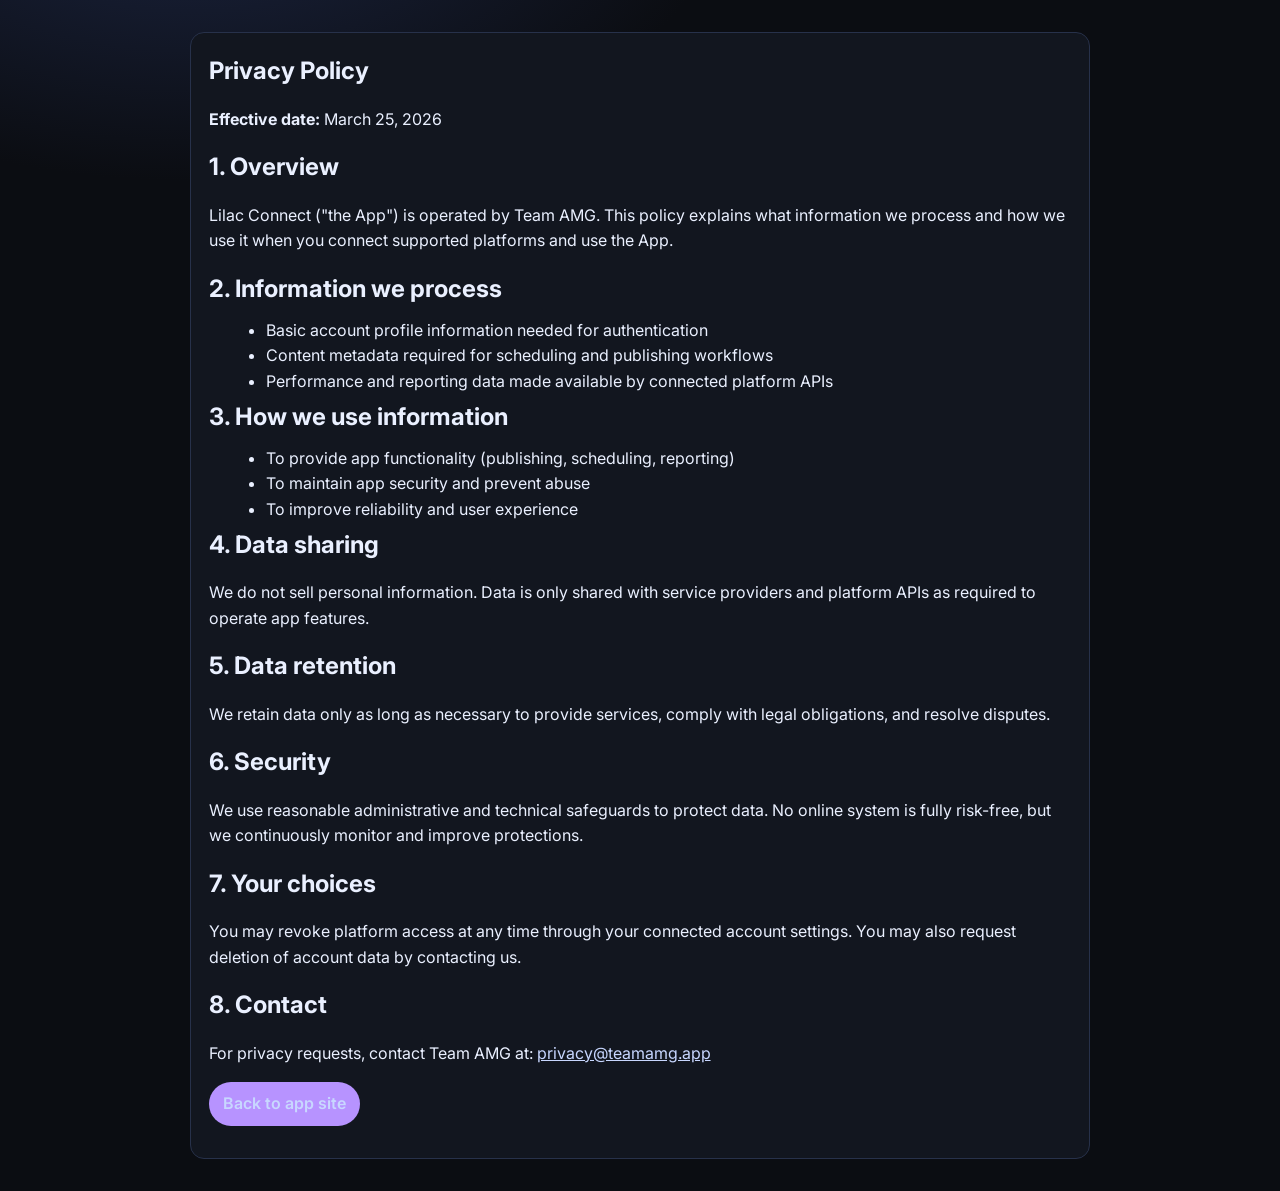
==== privacy.html @ eaf4dd97 "feat: add lilac connect app site and privacy policy" ====
<!doctype html>
<html lang="en">
<head>
  <meta charset="utf-8"/>
  <meta name="viewport" content="width=device-width, initial-scale=1"/>
  <title>Privacy Policy | Lilac Connect</title>
  <meta name="description" content="Privacy Policy for Lilac Connect by Team AMG."/>
  <link rel="preconnect" href="https://fonts.googleapis.com">
  <link rel="preconnect" href="https://fonts.gstatic.com" crossorigin>
  <link href="https://fonts.googleapis.com/css2?family=Inter:wght@400;500;600;700&display=swap" rel="stylesheet">
  <link rel="stylesheet" href="styles.css"/>
</head>
<body>
  <main class="wrap">
    <article class="card policy">
      <h1>Privacy Policy</h1>
      <p><strong>Effective date:</strong> March 25, 2026</p>

      <h2>1. Overview</h2>
      <p>Lilac Connect ("the App") is operated by Team AMG. This policy explains what information we process and how we use it when you connect supported platforms and use the App.</p>

      <h2>2. Information we process</h2>
      <ul>
        <li>Basic account profile information needed for authentication</li>
        <li>Content metadata required for scheduling and publishing workflows</li>
        <li>Performance and reporting data made available by connected platform APIs</li>
      </ul>

      <h2>3. How we use information</h2>
      <ul>
        <li>To provide app functionality (publishing, scheduling, reporting)</li>
        <li>To maintain app security and prevent abuse</li>
        <li>To improve reliability and user experience</li>
      </ul>

      <h2>4. Data sharing</h2>
      <p>We do not sell personal information. Data is only shared with service providers and platform APIs as required to operate app features.</p>

      <h2>5. Data retention</h2>
      <p>We retain data only as long as necessary to provide services, comply with legal obligations, and resolve disputes.</p>

      <h2>6. Security</h2>
      <p>We use reasonable administrative and technical safeguards to protect data. No online system is fully risk-free, but we continuously monitor and improve protections.</p>

      <h2>7. Your choices</h2>
      <p>You may revoke platform access at any time through your connected account settings. You may also request deletion of account data by contacting us.</p>

      <h2>8. Contact</h2>
      <p>For privacy requests, contact Team AMG at: <a href="mailto:privacy@teamamg.app">privacy@teamamg.app</a></p>

      <p><a class="btn" href="/">Back to app site</a></p>
    </article>
  </main>
</body>
</html>
---- styles.css ----
:root {
  --bg: #0b0d12;
  --card: #12161f;
  --text: #eaf0ff;
  --muted: #b8c2da;
  --accent: #b793ff;
  --line: #27314a;
}
* { box-sizing: border-box; }
html, body { margin: 0; padding: 0; }
body {
  font-family: Inter, system-ui, -apple-system, Segoe UI, Roboto, Arial, sans-serif;
  color: var(--text);
  background: radial-gradient(900px 500px at 15% -10%, #1b2440 0%, var(--bg) 60%);
  line-height: 1.6;
}
.wrap {
  width: min(900px, 92vw);
  margin: 2rem auto;
  display: grid;
  gap: 1rem;
}
.card {
  background: var(--card);
  border: 1px solid var(--line);
  border-radius: 14px;
  padding: 1rem 1.1rem;
}
.eyebrow {
  margin: 0;
  text-transform: uppercase;
  letter-spacing: .16em;
  font-size: .72rem;
  color: var(--muted);
}
h1, h2 { margin: .2rem 0 .6rem; }
.lead { color: var(--muted); margin: 0; }
ul { margin: .5rem 0 0 1.1rem; }
.btn {
  display: inline-block;
  text-decoration: none;
  color: #0f1320;
  background: var(--accent);
  border-radius: 999px;
  padding: .55rem .9rem;
  font-weight: 600;
}
.actions { margin-top: .95rem; }
.policy a { color: #c8d7ff; }
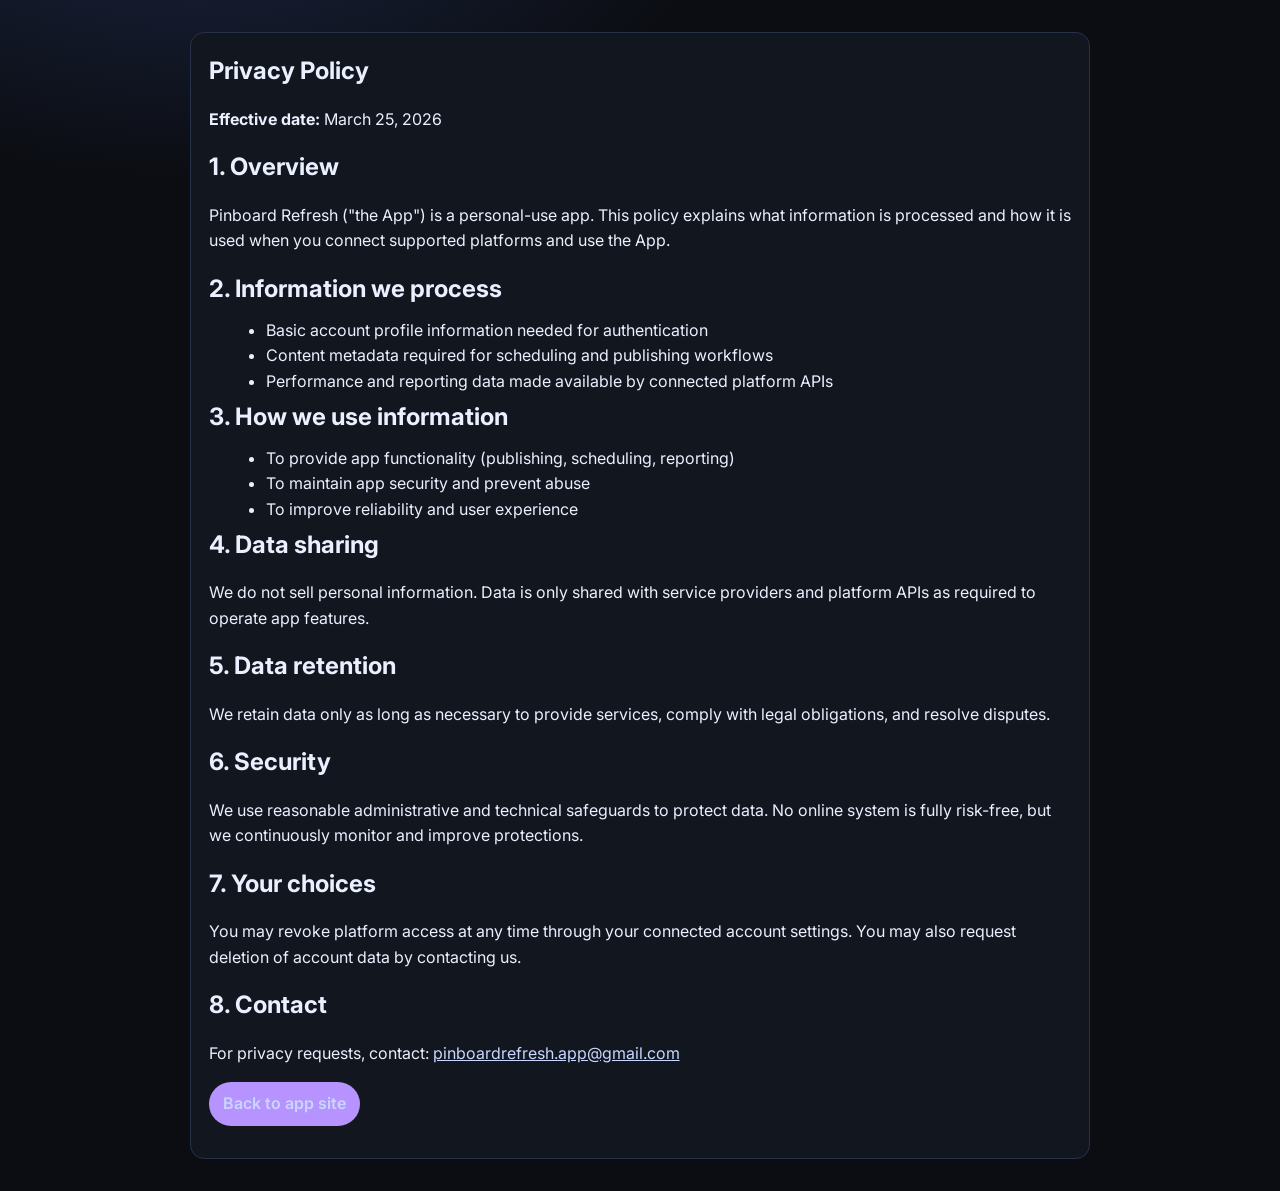
==== commit fb8112a7: "docs: remove Team AMG references and make app personal-facing" ====
--- a/privacy.html
+++ b/privacy.html
@@ -3,8 +3,8 @@
 <head>
   <meta charset="utf-8"/>
   <meta name="viewport" content="width=device-width, initial-scale=1"/>
-  <title>Privacy Policy | Lilac Connect</title>
-  <meta name="description" content="Privacy Policy for Lilac Connect by Team AMG."/>
+  <title>Privacy Policy | Pinboard Refresh</title>
+  <meta name="description" content="Privacy Policy for Pinboard Refresh."/>
   <link rel="preconnect" href="https://fonts.googleapis.com">
   <link rel="preconnect" href="https://fonts.gstatic.com" crossorigin>
   <link href="https://fonts.googleapis.com/css2?family=Inter:wght@400;500;600;700&display=swap" rel="stylesheet">
@@ -17,7 +17,7 @@
       <p><strong>Effective date:</strong> March 25, 2026</p>
 
       <h2>1. Overview</h2>
-      <p>Lilac Connect ("the App") is operated by Team AMG. This policy explains what information we process and how we use it when you connect supported platforms and use the App.</p>
+      <p>Pinboard Refresh ("the App") is a personal-use app. This policy explains what information is processed and how it is used when you connect supported platforms and use the App.</p>
 
       <h2>2. Information we process</h2>
       <ul>
@@ -46,7 +46,7 @@
       <p>You may revoke platform access at any time through your connected account settings. You may also request deletion of account data by contacting us.</p>
 
       <h2>8. Contact</h2>
-      <p>For privacy requests, contact Team AMG at: <a href="mailto:privacy@teamamg.app">privacy@teamamg.app</a></p>
+      <p>For privacy requests, contact: <a href="mailto:pinboardrefresh.app@gmail.com">pinboardrefresh.app@gmail.com</a></p>
 
       <p><a class="btn" href="/">Back to app site</a></p>
     </article>
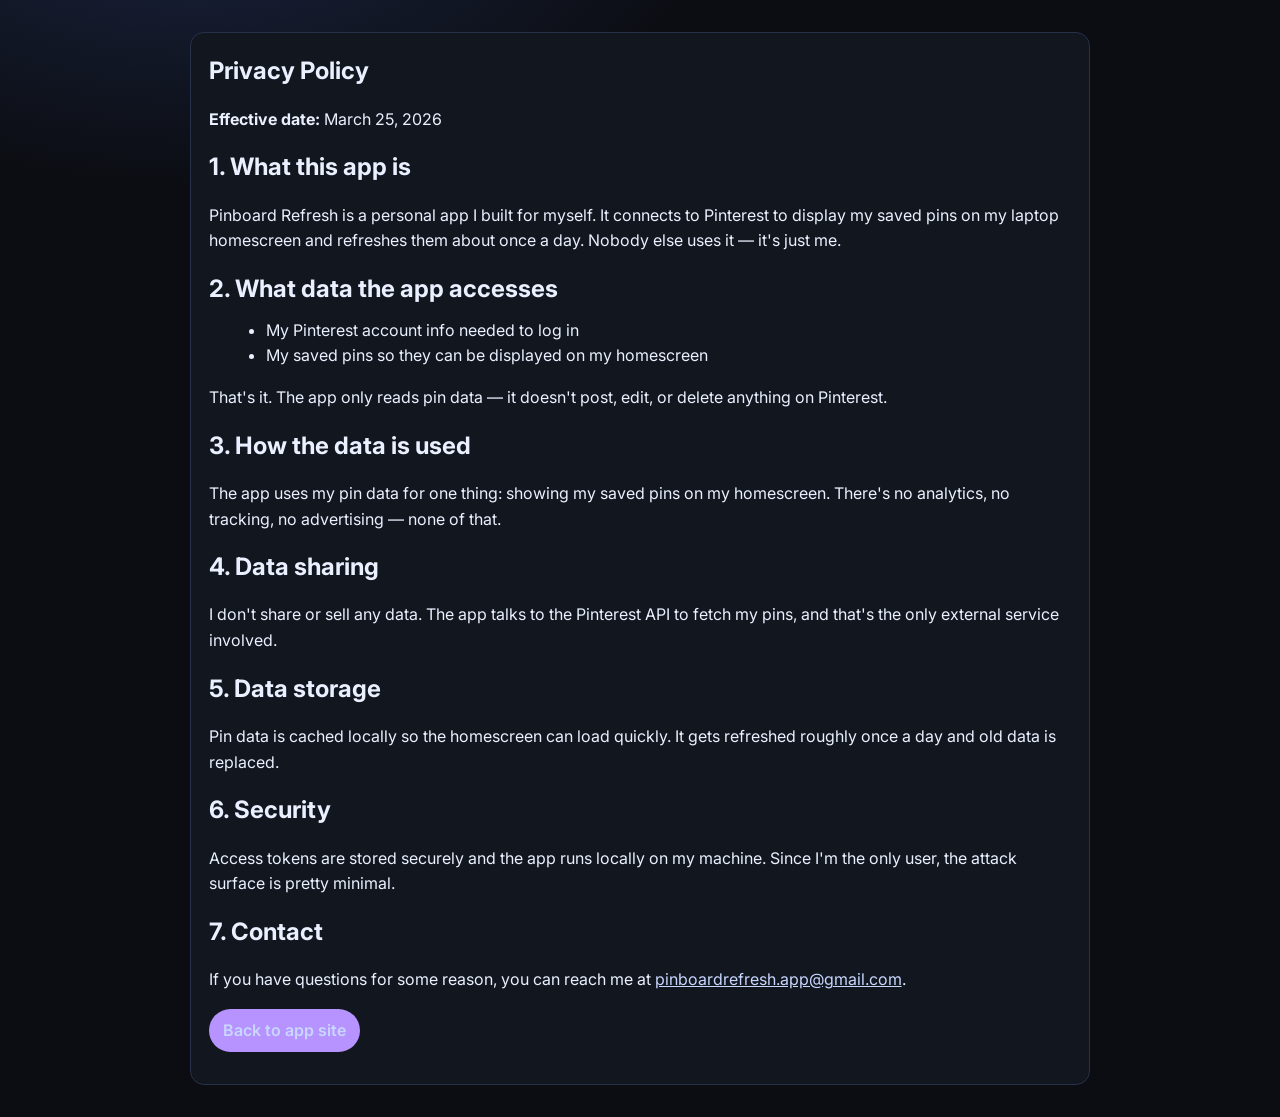
==== commit b0f4a167: "Rewrite site copy in first person for Pinterest dev review Replaced template-style copy with natural" ====
--- a/privacy.html
+++ b/privacy.html
@@ -4,7 +4,7 @@
   <meta charset="utf-8"/>
   <meta name="viewport" content="width=device-width, initial-scale=1"/>
   <title>Privacy Policy | Pinboard Refresh</title>
-  <meta name="description" content="Privacy Policy for Pinboard Refresh."/>
+  <meta name="description" content="Privacy policy for Pinboard Refresh, a personal pin display app."/>
   <link rel="preconnect" href="https://fonts.googleapis.com">
   <link rel="preconnect" href="https://fonts.gstatic.com" crossorigin>
   <link href="https://fonts.googleapis.com/css2?family=Inter:wght@400;500;600;700&display=swap" rel="stylesheet">
@@ -16,39 +16,32 @@
       <h1>Privacy Policy</h1>
       <p><strong>Effective date:</strong> March 25, 2026</p>
 
-      <h2>1. Overview</h2>
-      <p>Pinboard Refresh ("the App") is a personal-use app. This policy explains what information is processed and how it is used when you connect supported platforms and use the App.</p>
+      <h2>1. What this app is</h2>
+      <p>Pinboard Refresh is a personal app I built for myself. It connects to Pinterest to display my saved pins on my laptop homescreen and refreshes them about once a day. Nobody else uses it — it's just me.</p>
 
-      <h2>2. Information we process</h2>
+      <h2>2. What data the app accesses</h2>
       <ul>
-        <li>Basic account profile information needed for authentication</li>
-        <li>Content metadata required for scheduling and publishing workflows</li>
-        <li>Performance and reporting data made available by connected platform APIs</li>
+        <li>My Pinterest account info needed to log in</li>
+        <li>My saved pins so they can be displayed on my homescreen</li>
       </ul>
+      <p>That's it. The app only reads pin data — it doesn't post, edit, or delete anything on Pinterest.</p>
 
-      <h2>3. How we use information</h2>
-      <ul>
-        <li>To provide app functionality (publishing, scheduling, reporting)</li>
-        <li>To maintain app security and prevent abuse</li>
-        <li>To improve reliability and user experience</li>
-      </ul>
+      <h2>3. How the data is used</h2>
+      <p>The app uses my pin data for one thing: showing my saved pins on my homescreen. There's no analytics, no tracking, no advertising — none of that.</p>
 
       <h2>4. Data sharing</h2>
-      <p>We do not sell personal information. Data is only shared with service providers and platform APIs as required to operate app features.</p>
+      <p>I don't share or sell any data. The app talks to the Pinterest API to fetch my pins, and that's the only external service involved.</p>
 
-      <h2>5. Data retention</h2>
-      <p>We retain data only as long as necessary to provide services, comply with legal obligations, and resolve disputes.</p>
+      <h2>5. Data storage</h2>
+      <p>Pin data is cached locally so the homescreen can load quickly. It gets refreshed roughly once a day and old data is replaced.</p>
 
       <h2>6. Security</h2>
-      <p>We use reasonable administrative and technical safeguards to protect data. No online system is fully risk-free, but we continuously monitor and improve protections.</p>
+      <p>Access tokens are stored securely and the app runs locally on my machine. Since I'm the only user, the attack surface is pretty minimal.</p>
 
-      <h2>7. Your choices</h2>
-      <p>You may revoke platform access at any time through your connected account settings. You may also request deletion of account data by contacting us.</p>
+      <h2>7. Contact</h2>
+      <p>If you have questions for some reason, you can reach me at <a href="mailto:pinboardrefresh.app@gmail.com">pinboardrefresh.app@gmail.com</a>.</p>
 
-      <h2>8. Contact</h2>
-      <p>For privacy requests, contact: <a href="mailto:pinboardrefresh.app@gmail.com">pinboardrefresh.app@gmail.com</a></p>
-
-      <p><a class="btn" href="/">Back to app site</a></p>
+      <p><a class="btn" href="index.html">Back to app site</a></p>
     </article>
   </main>
 </body>
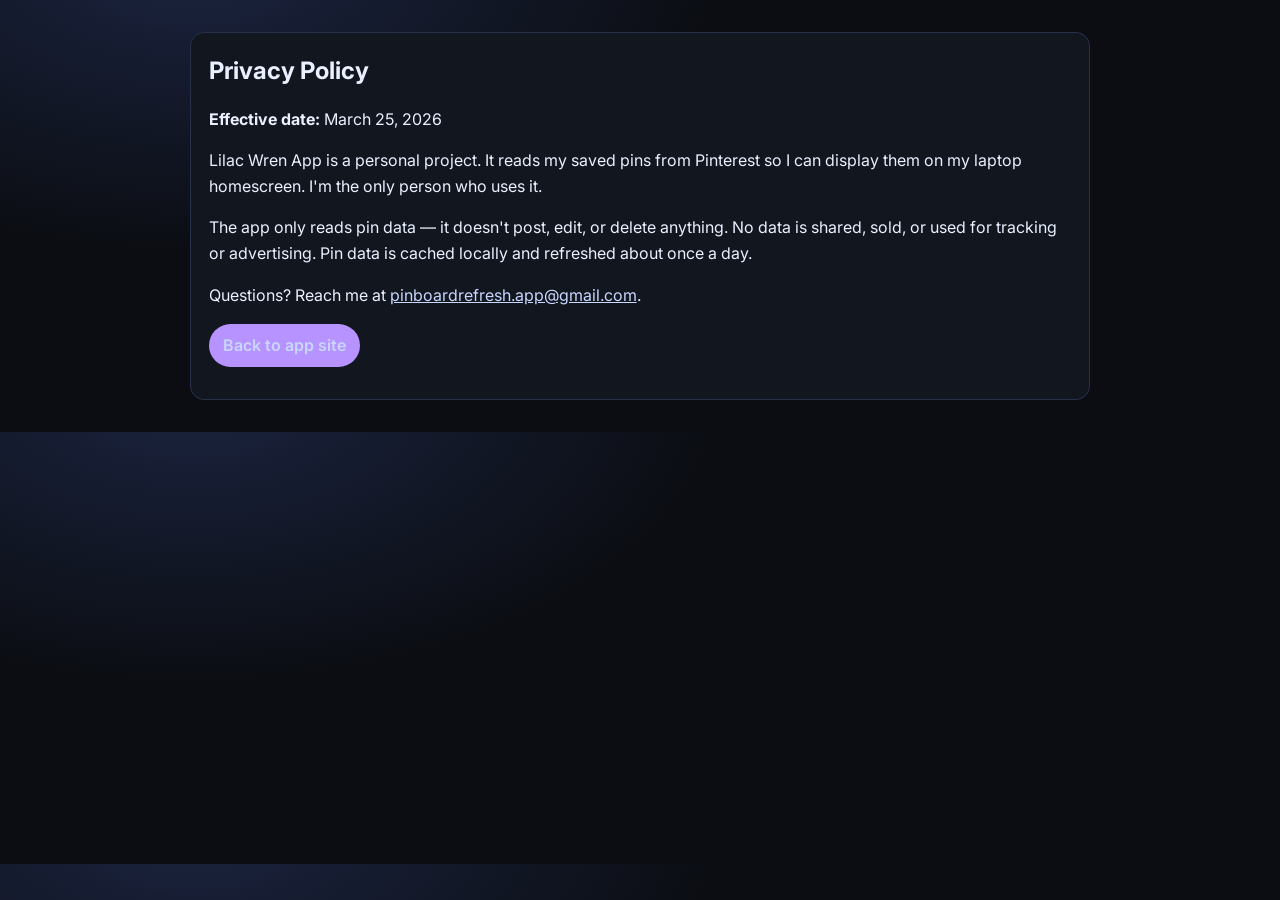
==== commit 0c6e75a3: "Rename to Lilac Wren App and simplify privacy policy Made-with: Cursor" ====
--- a/privacy.html
+++ b/privacy.html
@@ -3,8 +3,8 @@
 <head>
   <meta charset="utf-8"/>
   <meta name="viewport" content="width=device-width, initial-scale=1"/>
-  <title>Privacy Policy | Pinboard Refresh</title>
-  <meta name="description" content="Privacy policy for Pinboard Refresh, a personal pin display app."/>
+  <title>Privacy Policy | Lilac Wren App</title>
+  <meta name="description" content="Privacy policy for Lilac Wren App."/>
   <link rel="preconnect" href="https://fonts.googleapis.com">
   <link rel="preconnect" href="https://fonts.gstatic.com" crossorigin>
   <link href="https://fonts.googleapis.com/css2?family=Inter:wght@400;500;600;700&display=swap" rel="stylesheet">
@@ -16,30 +16,11 @@
       <h1>Privacy Policy</h1>
       <p><strong>Effective date:</strong> March 25, 2026</p>
 
-      <h2>1. What this app is</h2>
-      <p>Pinboard Refresh is a personal app I built for myself. It connects to Pinterest to display my saved pins on my laptop homescreen and refreshes them about once a day. Nobody else uses it — it's just me.</p>
+      <p>Lilac Wren App is a personal project. It reads my saved pins from Pinterest so I can display them on my laptop homescreen. I'm the only person who uses it.</p>
 
-      <h2>2. What data the app accesses</h2>
-      <ul>
-        <li>My Pinterest account info needed to log in</li>
-        <li>My saved pins so they can be displayed on my homescreen</li>
-      </ul>
-      <p>That's it. The app only reads pin data — it doesn't post, edit, or delete anything on Pinterest.</p>
+      <p>The app only reads pin data — it doesn't post, edit, or delete anything. No data is shared, sold, or used for tracking or advertising. Pin data is cached locally and refreshed about once a day.</p>
 
-      <h2>3. How the data is used</h2>
-      <p>The app uses my pin data for one thing: showing my saved pins on my homescreen. There's no analytics, no tracking, no advertising — none of that.</p>
-
-      <h2>4. Data sharing</h2>
-      <p>I don't share or sell any data. The app talks to the Pinterest API to fetch my pins, and that's the only external service involved.</p>
-
-      <h2>5. Data storage</h2>
-      <p>Pin data is cached locally so the homescreen can load quickly. It gets refreshed roughly once a day and old data is replaced.</p>
-
-      <h2>6. Security</h2>
-      <p>Access tokens are stored securely and the app runs locally on my machine. Since I'm the only user, the attack surface is pretty minimal.</p>
-
-      <h2>7. Contact</h2>
-      <p>If you have questions for some reason, you can reach me at <a href="mailto:pinboardrefresh.app@gmail.com">pinboardrefresh.app@gmail.com</a>.</p>
+      <p>Questions? Reach me at <a href="mailto:pinboardrefresh.app@gmail.com">pinboardrefresh.app@gmail.com</a>.</p>
 
       <p><a class="btn" href="index.html">Back to app site</a></p>
     </article>
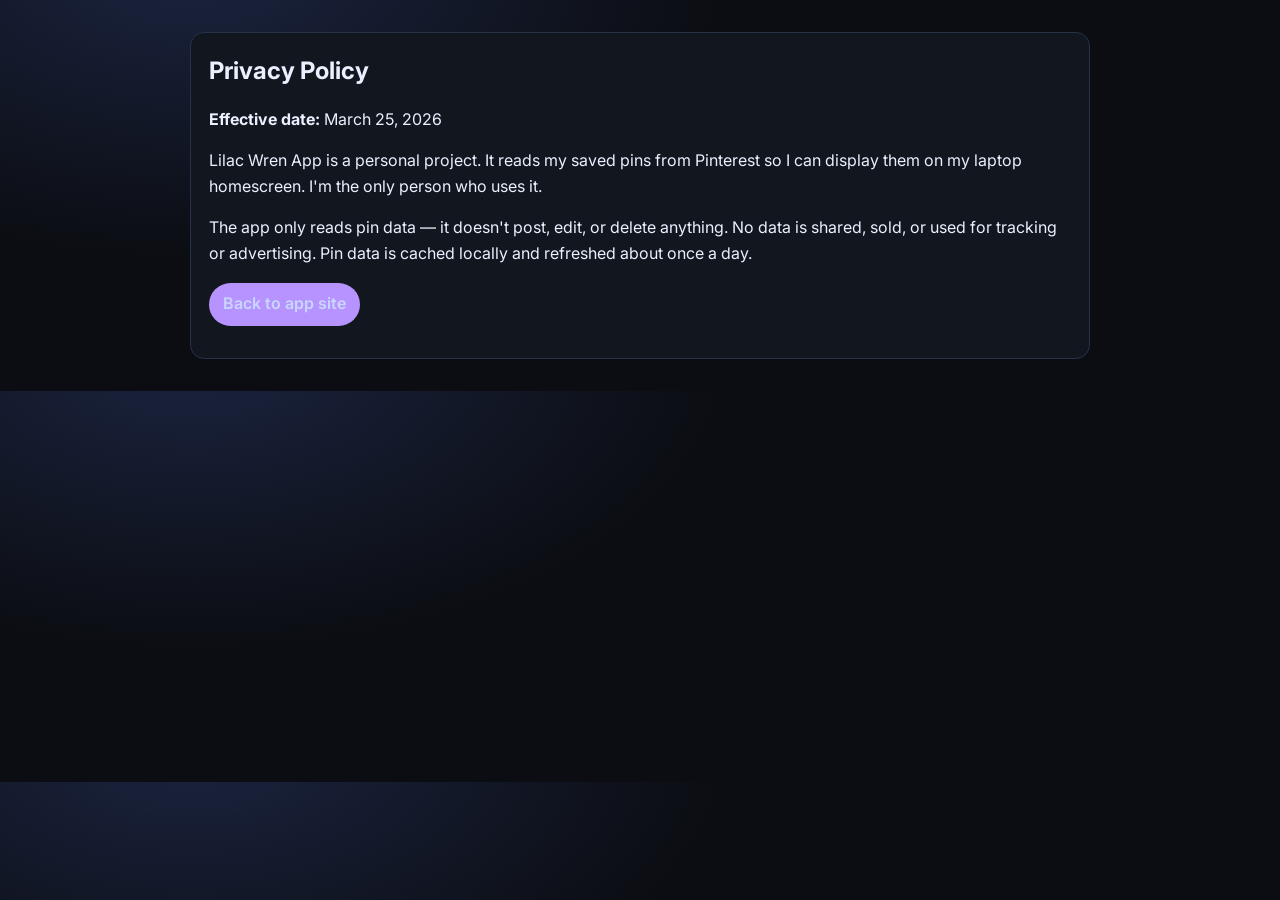
==== commit aba7d4d5: "Remove contact email from privacy policy Made-with: Cursor" ====
--- a/privacy.html
+++ b/privacy.html
@@ -20,8 +20,6 @@
 
       <p>The app only reads pin data — it doesn't post, edit, or delete anything. No data is shared, sold, or used for tracking or advertising. Pin data is cached locally and refreshed about once a day.</p>
 
-      <p>Questions? Reach me at <a href="mailto:pinboardrefresh.app@gmail.com">pinboardrefresh.app@gmail.com</a>.</p>
-
       <p><a class="btn" href="index.html">Back to app site</a></p>
     </article>
   </main>
